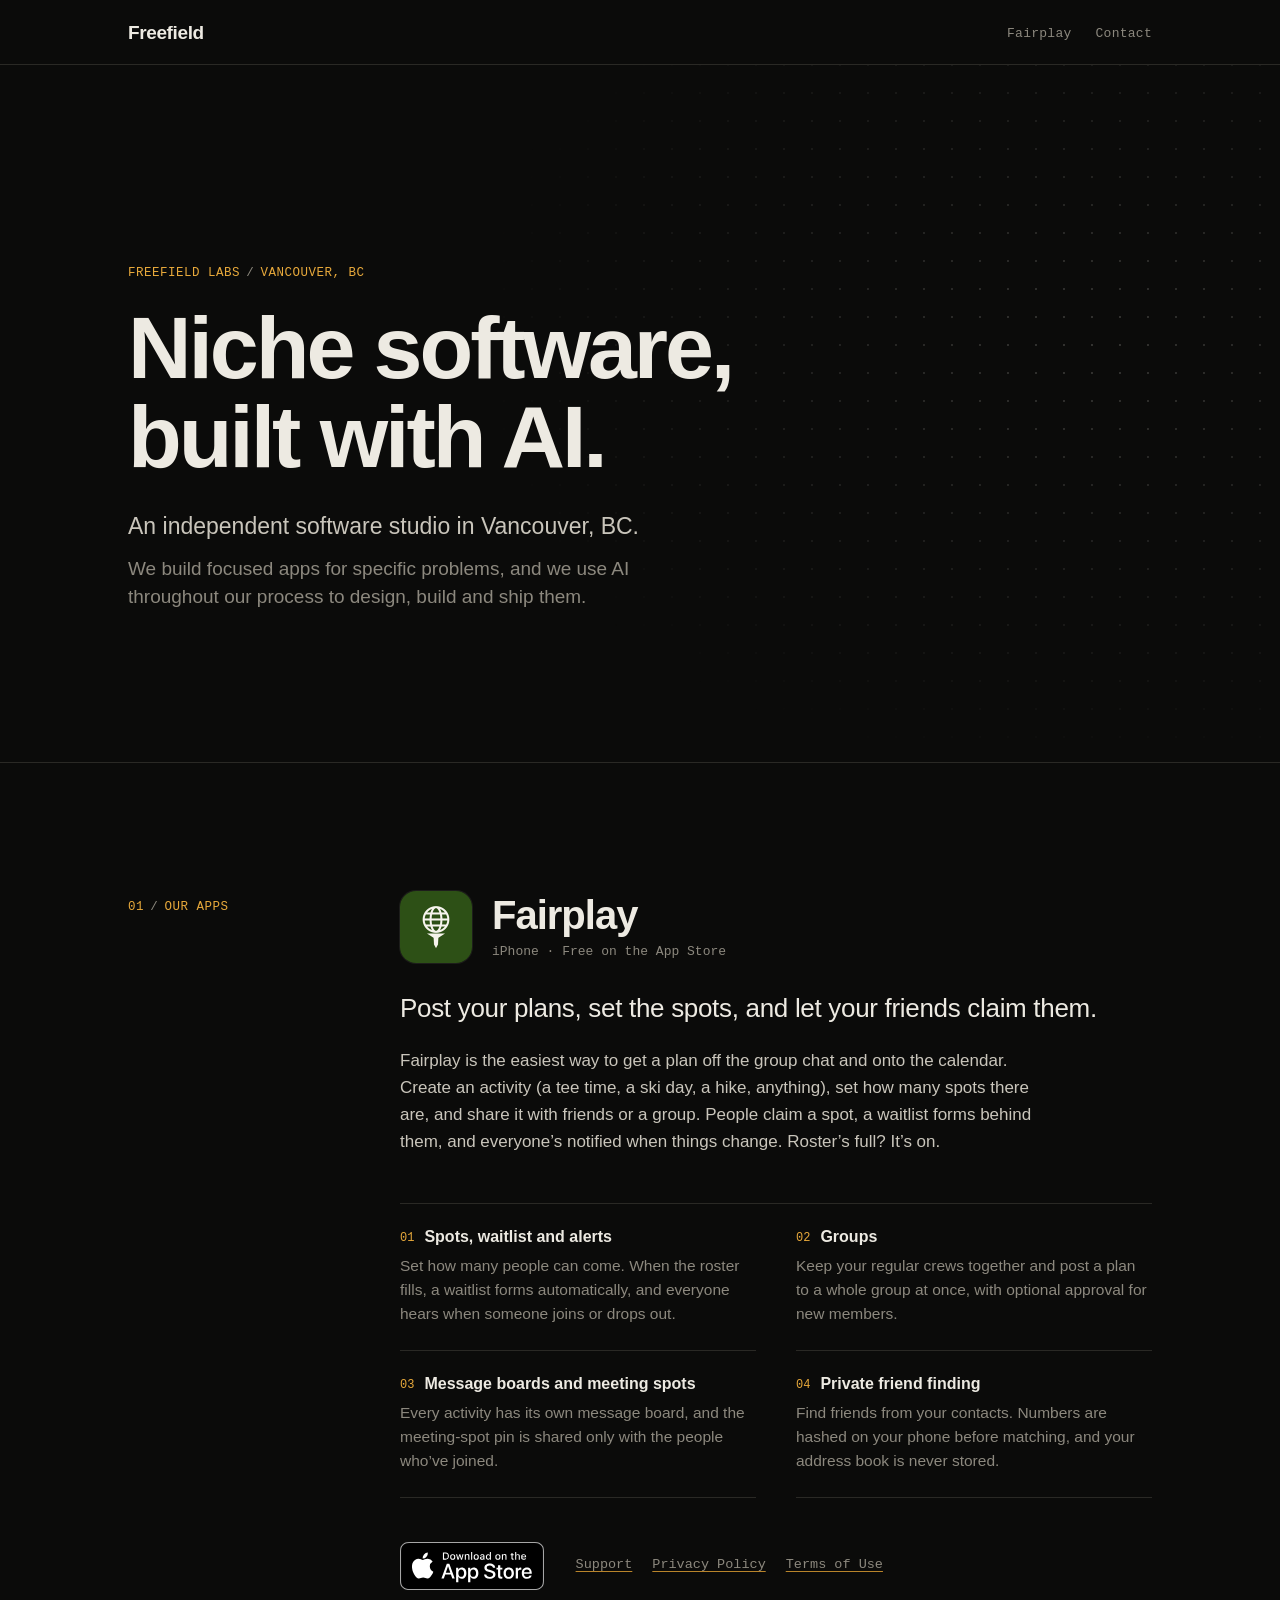
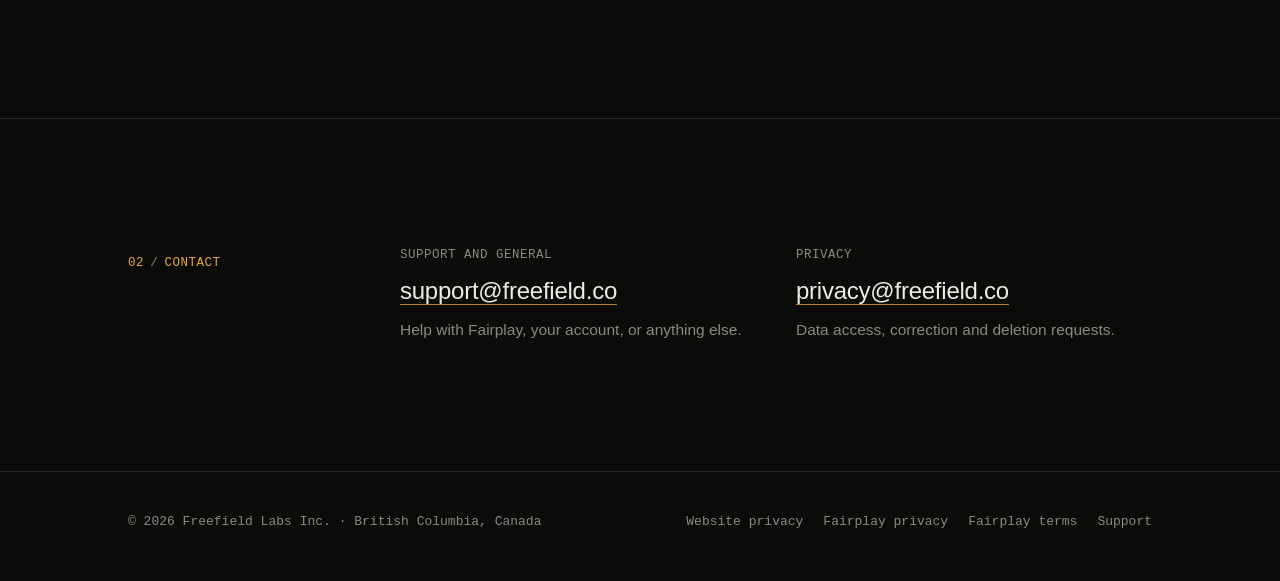
==== index.html @ d4a9a148 "Freefield Labs website: homepage, Fairplay privacy/terms/support, website privacy notice Plain stati" ====
<!doctype html>
<html lang="en">
<head>
  <meta charset="utf-8">
  <meta name="viewport" content="width=device-width, initial-scale=1">
  <title>Freefield Labs — Niche software, built with AI</title>
  <meta name="description" content="Freefield Labs is an independent software studio in Vancouver, BC. We make Fairplay, the iOS app for posting plans and filling spots with friends.">
  <link rel="canonical" href="https://freefield.co/">
  <meta name="theme-color" content="#0b0b0a">

  <meta property="og:type" content="website">
  <meta property="og:site_name" content="Freefield Labs">
  <meta property="og:title" content="Freefield Labs — Niche software, built with AI">
  <meta property="og:description" content="An independent software studio in Vancouver, BC. Makers of Fairplay.">
  <meta property="og:url" content="https://freefield.co/">
  <meta property="og:image" content="https://freefield.co/assets/og.png">
  <meta property="og:image:width" content="1200">
  <meta property="og:image:height" content="630">
  <meta property="og:image:alt" content="Freefield Labs — Niche software, built with AI.">
  <meta name="twitter:card" content="summary_large_image">

  <link rel="icon" href="/favicon.svg" type="image/svg+xml">
  <link rel="icon" href="/favicon-32.png" type="image/png" sizes="32x32">
  <link rel="apple-touch-icon" href="/apple-touch-icon.png">
  <link rel="stylesheet" href="/assets/site.css">

  <script type="application/ld+json">
  {
    "@context": "https://schema.org",
    "@type": "Organization",
    "name": "Freefield Labs Inc.",
    "alternateName": "Freefield Labs",
    "url": "https://freefield.co/",
    "logo": "https://freefield.co/apple-touch-icon.png",
    "email": "support@freefield.co",
    "address": {
      "@type": "PostalAddress",
      "addressLocality": "Vancouver",
      "addressRegion": "BC",
      "addressCountry": "CA"
    }
  }
  </script>
</head>
<body>
  <a class="skip" href="#main">Skip to content</a>

  <header class="site-header">
    <div class="wrap">
      <a class="wordmark" href="/" aria-label="Freefield Labs, home">Freefield</a>
      <nav class="site-nav" aria-label="Primary">
        <ul>
          <li><a href="#fairplay">Fairplay</a></li>
          <li><a href="#contact">Contact</a></li>
        </ul>
      </nav>
    </div>
  </header>

  <main id="main">
    <section class="hero" aria-labelledby="hero-title">
      <div class="wrap">
        <span class="label">Freefield Labs<span class="sep">/</span>Vancouver, BC</span>
        <h1 id="hero-title">Niche software,<br> built with AI.</h1>
        <p class="sub">An independent software studio in Vancouver, BC.</p>
        <p class="sub">We build focused apps for specific problems, and we use AI throughout our process to design, build and ship them.</p>
      </div>
    </section>

    <section class="section" id="fairplay" aria-labelledby="fairplay-title">
      <div class="wrap section-grid">
        <span class="label">01<span class="sep">/</span>Our apps</span>
        <div>
          <div class="product-head">
            <img class="app-icon" src="/assets/fairplay-icon.png" width="72" height="72" alt="Fairplay app icon">
            <div>
              <h2 id="fairplay-title">Fairplay</h2>
              <p class="meta">iPhone · Free on the App Store</p>
            </div>
          </div>

          <p class="lede">Post your plans, set the spots, and let your friends claim them.</p>
          <p class="body-copy">Fairplay is the easiest way to get a plan off the group chat and onto the calendar. Create an activity (a tee time, a ski day, a hike, anything), set how many spots there are, and share it with friends or a group. People claim a spot, a waitlist forms behind them, and everyone’s notified when things change. Roster’s full? It’s on.</p>

          <ul class="features">
            <li>
              <h3><span class="n">01</span>Spots, waitlist and alerts</h3>
              <p>Set how many people can come. When the roster fills, a waitlist forms automatically, and everyone hears when someone joins or drops out.</p>
            </li>
            <li>
              <h3><span class="n">02</span>Groups</h3>
              <p>Keep your regular crews together and post a plan to a whole group at once, with optional approval for new members.</p>
            </li>
            <li>
              <h3><span class="n">03</span>Message boards and meeting spots</h3>
              <p>Every activity has its own message board, and the meeting-spot pin is shared only with the people who’ve joined.</p>
            </li>
            <li>
              <h3><span class="n">04</span>Private friend finding</h3>
              <p>Find friends from your contacts. Numbers are hashed on your phone before matching, and your address book is never stored.</p>
            </li>
          </ul>

          <div class="product-actions">
            <a class="badge-link" href="https://apps.apple.com/app/id6781475680">
              <img src="/assets/app-store-badge.svg" width="144" height="48" alt="Download Fairplay on the App Store">
            </a>
            <ul class="inline-links" aria-label="Fairplay resources">
              <li><a href="/fairplay/support">Support</a></li>
              <li><a href="/fairplay/privacy">Privacy Policy</a></li>
              <li><a href="/fairplay/terms">Terms of Use</a></li>
            </ul>
          </div>
        </div>
      </div>
    </section>

    <section class="section" id="contact" aria-labelledby="contact-title">
      <div class="wrap section-grid">
        <span class="label" id="contact-title">02<span class="sep">/</span>Contact</span>
        <ul class="contact-list">
          <li>
            <span class="k">Support and general</span>
            <a href="mailto:support@freefield.co">support@freefield.co</a>
            <p>Help with Fairplay, your account, or anything else.</p>
          </li>
          <li>
            <span class="k">Privacy</span>
            <a href="mailto:privacy@freefield.co">privacy@freefield.co</a>
            <p>Data access, correction and deletion requests.</p>
          </li>
        </ul>
      </div>
    </section>
  </main>

  <footer class="site-footer">
    <div class="wrap">
      <p>© 2026 Freefield Labs Inc. · British Columbia, Canada</p>
      <ul>
        <li><a href="/privacy">Website privacy</a></li>
        <li><a href="/fairplay/privacy">Fairplay privacy</a></li>
        <li><a href="/fairplay/terms">Fairplay terms</a></li>
        <li><a href="/fairplay/support">Support</a></li>
      </ul>
    </div>
  </footer>
</body>
</html>
---- assets/site.css ----
/* Freefield Labs — site styles. Dark only, system fonts, no JS. */

:root {
  color-scheme: dark;
  --ink: #0b0b0a;
  --ink-raised: #131311;
  --bone: #edeae2;
  --bone-dim: #c9c5bb;
  --muted: #8c887e;
  --rule: #2a2925;
  --accent: #e8a93b;
  --accent-dim: #b9842a;

  --sans: -apple-system, BlinkMacSystemFont, "SF Pro Text", "Inter", "Segoe UI", Roboto, "Helvetica Neue", Arial, sans-serif;
  --mono: ui-monospace, "SF Mono", SFMono-Regular, Menlo, Consolas, "Liberation Mono", monospace;

  --gutter: clamp(20px, 5vw, 64px);
  --measure: 40rem;
}

*, *::before, *::after { box-sizing: border-box; }

html {
  background: var(--ink);
  -webkit-text-size-adjust: 100%;
  text-size-adjust: 100%;
}

body {
  margin: 0;
  background: var(--ink);
  color: var(--bone);
  font: 400 17px/1.6 var(--sans);
  -webkit-font-smoothing: antialiased;
  -moz-osx-font-smoothing: grayscale;
  min-height: 100vh;
  display: flex;
  flex-direction: column;
}

main { flex: 1; }

img { max-width: 100%; height: auto; display: block; }

a {
  color: var(--bone);
  text-decoration: underline;
  text-decoration-color: var(--accent-dim);
  text-decoration-thickness: 1px;
  text-underline-offset: 0.2em;
  transition: color 0.15s ease, text-decoration-color 0.15s ease;
}
a:hover { color: var(--accent); text-decoration-color: var(--accent); }

:focus-visible {
  outline: 2px solid var(--accent);
  outline-offset: 3px;
  border-radius: 2px;
}

::selection { background: var(--accent); color: var(--ink); }

.skip {
  position: absolute;
  left: var(--gutter);
  top: -100px;
  background: var(--accent);
  color: var(--ink);
  padding: 8px 12px;
  font: 500 14px var(--sans);
  text-decoration: none;
  z-index: 10;
}
.skip:focus { top: 12px; }

.wrap {
  width: 100%;
  max-width: 72rem;
  margin: 0 auto;
  padding: 0 var(--gutter);
}

/* ---------- Header ---------- */

.site-header {
  border-bottom: 1px solid var(--rule);
}
.site-header .wrap {
  display: flex;
  align-items: center;
  justify-content: space-between;
  gap: 24px;
  height: 64px;
}
.wordmark {
  font: 600 19px/1 var(--sans);
  letter-spacing: -0.02em;
  color: var(--bone);
  text-decoration: none;
}
.wordmark:hover { color: var(--bone); }
.wordmark span { color: var(--accent); }

.site-nav ul {
  display: flex;
  gap: 24px;
  list-style: none;
  margin: 0;
  padding: 0;
}
.site-nav a {
  font: 400 13px/1 var(--mono);
  letter-spacing: 0.02em;
  color: var(--muted);
  text-decoration: none;
}
.site-nav a:hover, .site-nav a[aria-current="page"] { color: var(--bone); }

/* ---------- Labels ---------- */

.label {
  display: block;
  font: 400 12.5px/1.4 var(--mono);
  letter-spacing: 0.04em;
  text-transform: uppercase;
  color: var(--accent);
  margin: 0 0 20px;
}
.label .sep { color: var(--muted); margin: 0 0.5em; }

/* ---------- Hero ---------- */

.hero {
  position: relative;
  padding: clamp(88px, 16vw, 200px) 0 clamp(72px, 12vw, 152px);
  border-bottom: 1px solid var(--rule);
  overflow: hidden;
}
/* The "field": a faint dot grid that fades out toward the text. */
.hero::before {
  content: "";
  position: absolute;
  inset: 0;
  background-image: radial-gradient(circle, rgba(237, 234, 226, 0.18) 1px, transparent 1.2px);
  background-size: 28px 28px;
  background-position: -14px -14px;
  -webkit-mask-image: radial-gradient(ellipse 70% 90% at 85% 40%, #000 0%, transparent 70%);
  mask-image: radial-gradient(ellipse 70% 90% at 85% 40%, #000 0%, transparent 70%);
  pointer-events: none;
}
.hero .wrap { position: relative; }
.hero h1 {
  font: 600 clamp(40px, 7.2vw, 88px)/1.02 var(--sans);
  letter-spacing: -0.035em;
  margin: 0;
}
.hero .sub {
  font-size: clamp(19px, 2.2vw, 23px);
  line-height: 1.45;
  color: var(--bone-dim);
  margin: 28px 0 0;
  max-width: 30em;
}
.hero .sub + .sub { margin-top: 12px; color: var(--muted); font-size: clamp(17px, 1.8vw, 19px); }

/* ---------- Sections ---------- */

.section {
  padding: clamp(72px, 10vw, 128px) 0;
  border-bottom: 1px solid var(--rule);
}
.section-grid {
  display: grid;
  grid-template-columns: minmax(0, 1fr);
  gap: 32px;
}
@media (min-width: 900px) {
  .section-grid { grid-template-columns: 14rem minmax(0, 1fr); gap: 48px; }
  .section-grid > .label { margin-top: 8px; }
}

/* ---------- Product (Fairplay) ---------- */

.product-head {
  display: flex;
  align-items: center;
  gap: 20px;
  margin-bottom: 28px;
}
.app-icon {
  width: 72px;
  height: 72px;
  border-radius: 16px;
  flex: none;
  box-shadow: 0 0 0 1px rgba(237, 234, 226, 0.08);
}
.product-head h2 {
  font: 600 clamp(30px, 4vw, 40px)/1.1 var(--sans);
  letter-spacing: -0.025em;
  margin: 0;
}
.product-head .meta {
  font: 400 13px/1.4 var(--mono);
  color: var(--muted);
  margin: 6px 0 0;
}
.lede {
  font-size: clamp(21px, 2.4vw, 26px);
  line-height: 1.35;
  letter-spacing: -0.012em;
  margin: 0 0 20px;
  max-width: 28em;
}
.body-copy {
  color: var(--bone-dim);
  max-width: var(--measure);
  margin: 0;
}

.features {
  list-style: none;
  margin: 48px 0 0;
  padding: 0;
  display: grid;
  grid-template-columns: minmax(0, 1fr);
  border-top: 1px solid var(--rule);
}
@media (min-width: 700px) {
  .features { grid-template-columns: repeat(2, minmax(0, 1fr)); column-gap: 40px; }
}
.features li {
  padding: 22px 0 24px;
  border-bottom: 1px solid var(--rule);
}
.features h3 {
  font: 600 16px/1.35 var(--sans);
  margin: 0 0 6px;
}
.features h3 .n {
  font: 400 12px var(--mono);
  color: var(--accent);
  margin-right: 10px;
  vertical-align: 1px;
}
.features p {
  margin: 0;
  font-size: 15.5px;
  line-height: 1.55;
  color: var(--muted);
}

.product-actions {
  display: flex;
  flex-wrap: wrap;
  align-items: center;
  gap: 16px 32px;
  margin-top: 44px;
}
.badge-link { display: inline-block; line-height: 0; border-radius: 9px; }
.badge-link img { height: 48px; width: auto; }
.inline-links {
  display: flex;
  flex-wrap: wrap;
  gap: 8px 20px;
  list-style: none;
  margin: 0;
  padding: 0;
  font: 400 13.5px/1.4 var(--mono);
}
.inline-links a { color: var(--muted); }
.inline-links a:hover { color: var(--accent); }

/* ---------- Contact ---------- */

.contact-list {
  list-style: none;
  margin: 0;
  padding: 0;
  display: grid;
  gap: 28px;
}
@media (min-width: 700px) {
  .contact-list { grid-template-columns: repeat(2, minmax(0, 1fr)); gap: 40px; }
}
.contact-list .k {
  display: block;
  font: 400 12.5px/1.4 var(--mono);
  letter-spacing: 0.04em;
  text-transform: uppercase;
  color: var(--muted);
  margin-bottom: 8px;
}
.contact-list a {
  font-size: clamp(20px, 2.4vw, 24px);
  letter-spacing: -0.01em;
}
.contact-list p { margin: 8px 0 0; color: var(--muted); font-size: 15.5px; }

/* ---------- Footer ---------- */

.site-footer {
  padding: 40px 0 48px;
  font: 400 13px/1.6 var(--mono);
  color: var(--muted);
}
.site-footer .wrap {
  display: flex;
  flex-wrap: wrap;
  justify-content: space-between;
  gap: 16px 32px;
}
.site-footer p { margin: 0; }
.site-footer ul {
  display: flex;
  flex-wrap: wrap;
  gap: 8px 20px;
  list-style: none;
  margin: 0;
  padding: 0;
}
.site-footer a { color: var(--muted); text-decoration: none; }
.site-footer a:hover { color: var(--bone); }

/* ---------- Documents (policies, support) ---------- */

.doc {
  padding: clamp(56px, 9vw, 112px) 0 clamp(72px, 10vw, 128px);
}
.doc-inner { max-width: 44rem; }
.doc h1 {
  font: 600 clamp(34px, 5vw, 52px)/1.08 var(--sans);
  letter-spacing: -0.03em;
  margin: 0;
}
.doc .doc-meta {
  font: 400 13px/1.6 var(--mono);
  color: var(--muted);
  margin: 16px 0 0;
}
.doc .intro {
  font-size: 19px;
  line-height: 1.55;
  color: var(--bone-dim);
  margin: 36px 0 0;
}
.doc nav.toc {
  margin: 40px 0 0;
  padding: 20px 0;
  border-top: 1px solid var(--rule);
  border-bottom: 1px solid var(--rule);
}
.doc nav.toc ol {
  margin: 0;
  padding: 0;
  list-style: none;
  columns: 2 14rem;
  column-gap: 32px;
  font: 400 13.5px/1.9 var(--mono);
  counter-reset: toc;
}
.doc nav.toc li { counter-increment: toc; break-inside: avoid; }
.doc nav.toc li::before {
  content: counter(toc, decimal-leading-zero);
  color: var(--accent);
  margin-right: 10px;
}
.doc nav.toc a { color: var(--muted); text-decoration: none; }
.doc nav.toc a:hover { color: var(--bone); }

.doc h2 {
  font: 600 22px/1.3 var(--sans);
  letter-spacing: -0.015em;
  margin: 56px 0 14px;
  scroll-margin-top: 24px;
}
.doc h3 {
  font: 600 17px/1.4 var(--sans);
  margin: 28px 0 8px;
}
.doc p, .doc li { color: var(--bone-dim); }
.doc p { margin: 0 0 14px; }
.doc ul, .doc ol { padding-left: 1.25em; margin: 0 0 16px; }
.doc li { margin: 0 0 8px; }
.doc li::marker { color: var(--muted); }
.doc strong { color: var(--bone); font-weight: 600; }
.doc .callout {
  border-left: 2px solid var(--accent);
  padding: 4px 0 4px 18px;
  margin: 20px 0;
}
.doc .callout p:last-child { margin-bottom: 0; }

.doc table {
  width: 100%;
  border-collapse: collapse;
  margin: 8px 0 20px;
  font-size: 15.5px;
}
.doc th, .doc td {
  text-align: left;
  vertical-align: top;
  padding: 12px 16px 12px 0;
  border-bottom: 1px solid var(--rule);
  color: var(--bone-dim);
}
.doc th {
  font: 400 12px/1.4 var(--mono);
  letter-spacing: 0.04em;
  text-transform: uppercase;
  color: var(--muted);
}
.doc td:first-child { color: var(--bone); white-space: nowrap; }
@media (max-width: 560px) {
  .doc td:first-child { white-space: normal; }
}

.faq h2 { margin-top: 48px; }
.faq h3 { margin-top: 32px; }

.contact-card {
  margin: 36px 0 0;
  padding: 24px;
  background: var(--ink-raised);
  border: 1px solid var(--rule);
  border-radius: 6px;
}
.contact-card .k {
  display: block;
  font: 400 12.5px/1.4 var(--mono);
  letter-spacing: 0.04em;
  text-transform: uppercase;
  color: var(--muted);
  margin-bottom: 8px;
}
.contact-card a { font-size: 22px; }
.contact-card p { margin: 10px 0 0; color: var(--muted); font-size: 15.5px; }

/* ---------- 404 ---------- */

.notfound {
  padding: clamp(96px, 18vw, 220px) 0;
}
.notfound h1 {
  font: 600 clamp(40px, 7vw, 80px)/1.02 var(--sans);
  letter-spacing: -0.035em;
  margin: 0;
}
.notfound p { color: var(--bone-dim); font-size: 19px; margin: 24px 0 0; }

@media (prefers-reduced-motion: reduce) {
  * { transition: none !important; }
}

@media print {
  :root { --ink: #fff; --ink-raised: #fff; --bone: #000; --bone-dim: #111; --muted: #444; --rule: #ccc; --accent: #000; }
  .site-header nav, .skip, .hero::before { display: none; }
}
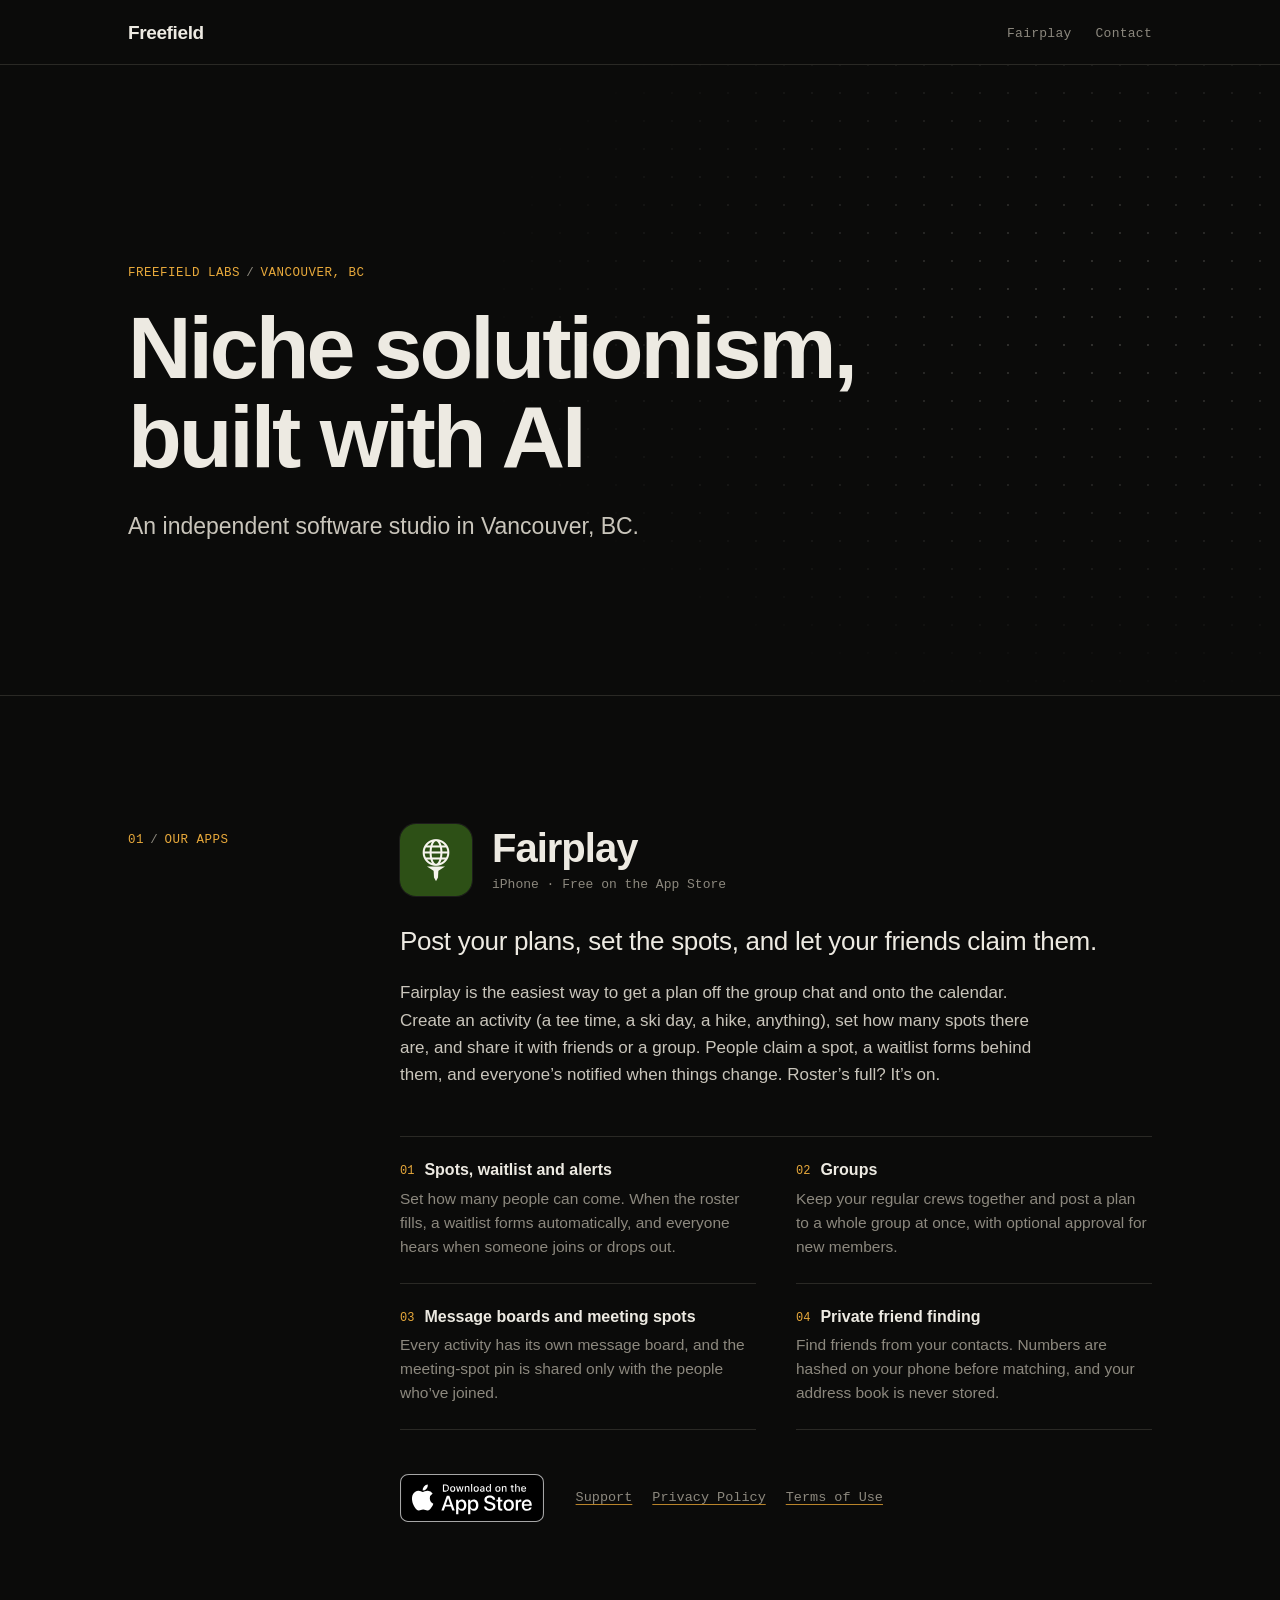
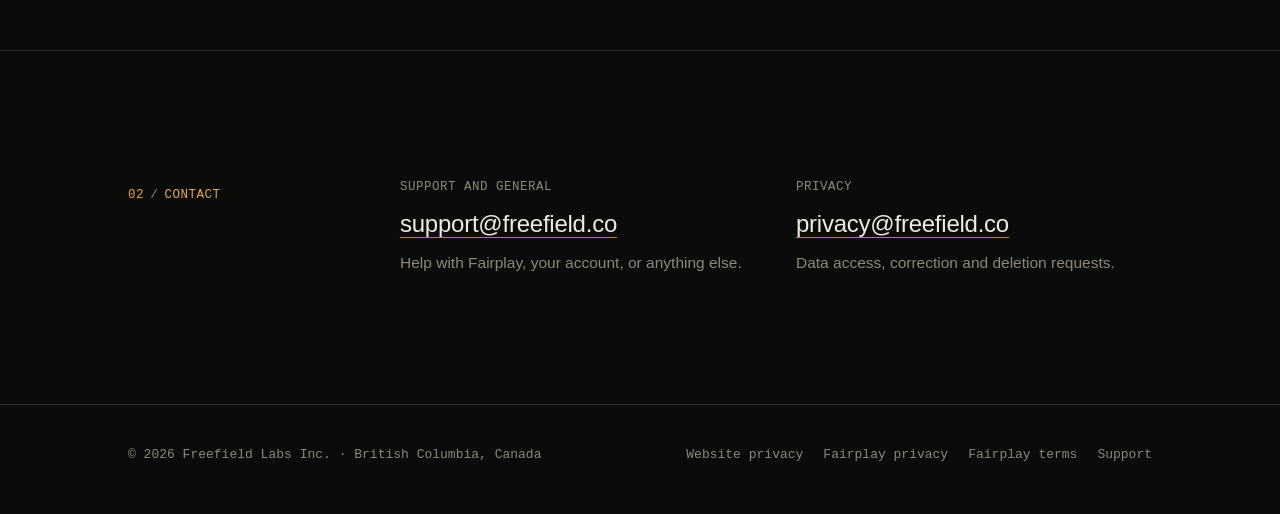
==== commit 3c660288: "Homepage: new headline, drop second intro line Co-Authored-By: Claude Opus 5.5 <noreply@anthropic.co" ====
--- a/index.html
+++ b/index.html
@@ -1,4 +1,4 @@
-<!doctype html>
+<!DOCTYPE html>
 <html lang="en">
 <head>
   <meta charset="utf-8">
@@ -61,9 +61,8 @@
     <section class="hero" aria-labelledby="hero-title">
       <div class="wrap">
         <span class="label">Freefield Labs<span class="sep">/</span>Vancouver, BC</span>
-        <h1 id="hero-title">Niche software,<br> built with AI.</h1>
+        <h1 id="hero-title">Niche solutionism,<br> built with AI</h1>
         <p class="sub">An independent software studio in Vancouver, BC.</p>
-        <p class="sub">We build focused apps for specific problems, and we use AI throughout our process to design, build and ship them.</p>
       </div>
     </section>
 
@@ -105,11 +104,13 @@
             <a class="badge-link" href="https://apps.apple.com/app/id6781475680">
               <img src="/assets/app-store-badge.svg" width="144" height="48" alt="Download Fairplay on the App Store">
             </a>
-            <ul class="inline-links" aria-label="Fairplay resources">
-              <li><a href="/fairplay/support">Support</a></li>
-              <li><a href="/fairplay/privacy">Privacy Policy</a></li>
-              <li><a href="/fairplay/terms">Terms of Use</a></li>
-            </ul>
+            <nav aria-label="Fairplay resources">
+              <ul class="inline-links">
+                <li><a href="/fairplay/support">Support</a></li>
+                <li><a href="/fairplay/privacy">Privacy Policy</a></li>
+                <li><a href="/fairplay/terms">Terms of Use</a></li>
+              </ul>
+            </nav>
           </div>
         </div>
       </div>
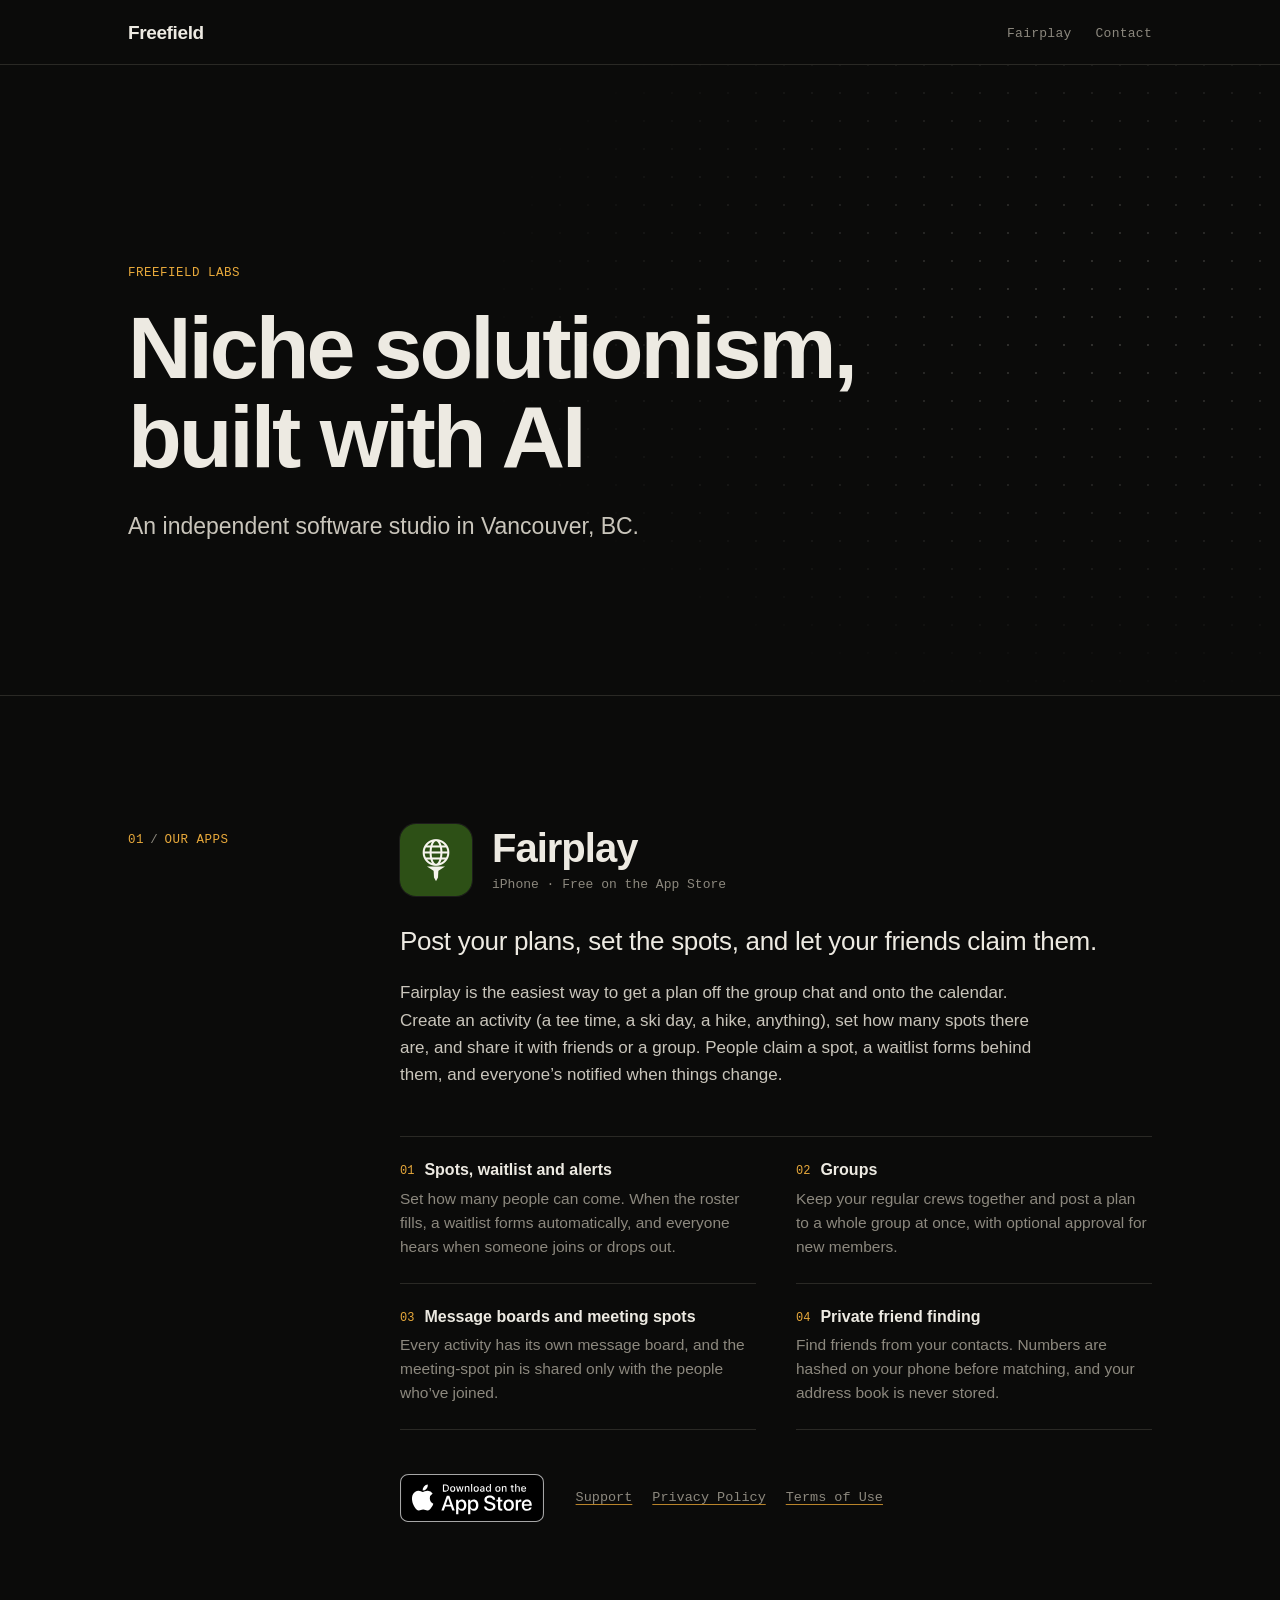
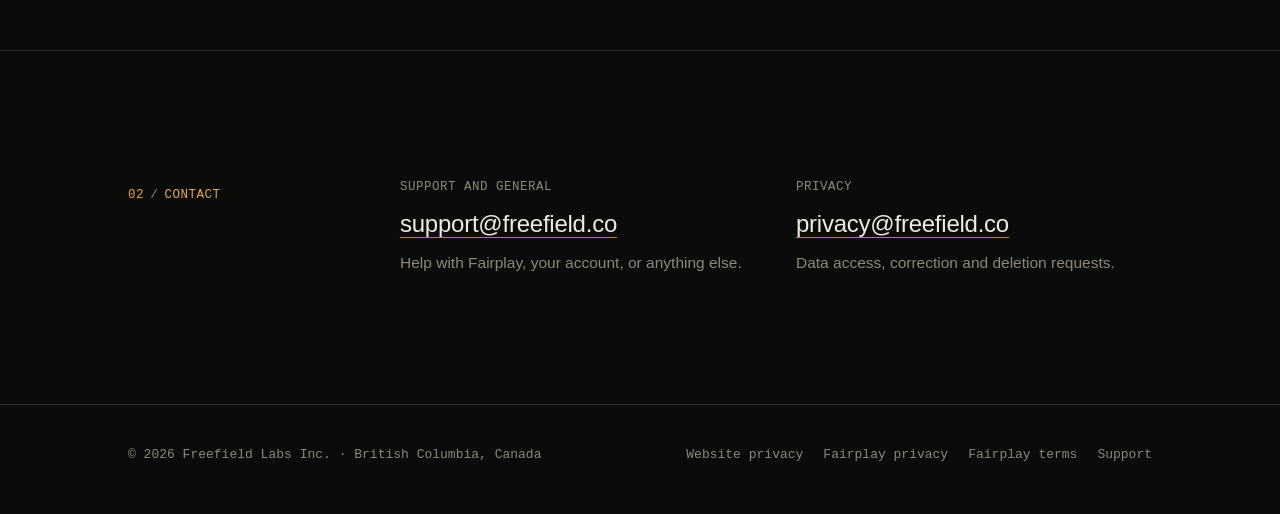
==== commit 33cb9ddf: "Homepage copy edits and well-plate favicon - Hero label: drop "/ Vancouver, BC". - Fairplay descript" ====
--- a/index.html
+++ b/index.html
@@ -3,20 +3,20 @@
 <head>
   <meta charset="utf-8">
   <meta name="viewport" content="width=device-width, initial-scale=1">
-  <title>Freefield Labs — Niche software, built with AI</title>
+  <title>Freefield Labs — Niche solutionism, built with AI</title>
   <meta name="description" content="Freefield Labs is an independent software studio in Vancouver, BC. We make Fairplay, the iOS app for posting plans and filling spots with friends.">
   <link rel="canonical" href="https://freefield.co/">
   <meta name="theme-color" content="#0b0b0a">
 
   <meta property="og:type" content="website">
   <meta property="og:site_name" content="Freefield Labs">
-  <meta property="og:title" content="Freefield Labs — Niche software, built with AI">
+  <meta property="og:title" content="Freefield Labs — Niche solutionism, built with AI">
   <meta property="og:description" content="An independent software studio in Vancouver, BC. Makers of Fairplay.">
   <meta property="og:url" content="https://freefield.co/">
   <meta property="og:image" content="https://freefield.co/assets/og.png">
   <meta property="og:image:width" content="1200">
   <meta property="og:image:height" content="630">
-  <meta property="og:image:alt" content="Freefield Labs — Niche software, built with AI.">
+  <meta property="og:image:alt" content="Freefield Labs — Niche solutionism, built with AI">
   <meta name="twitter:card" content="summary_large_image">
 
   <link rel="icon" href="/favicon.svg" type="image/svg+xml">
@@ -60,7 +60,7 @@
   <main id="main">
     <section class="hero" aria-labelledby="hero-title">
       <div class="wrap">
-        <span class="label">Freefield Labs<span class="sep">/</span>Vancouver, BC</span>
+        <span class="label">Freefield Labs</span>
         <h1 id="hero-title">Niche solutionism,<br> built with AI</h1>
         <p class="sub">An independent software studio in Vancouver, BC.</p>
       </div>
@@ -79,7 +79,7 @@
           </div>
 
           <p class="lede">Post your plans, set the spots, and let your friends claim them.</p>
-          <p class="body-copy">Fairplay is the easiest way to get a plan off the group chat and onto the calendar. Create an activity (a tee time, a ski day, a hike, anything), set how many spots there are, and share it with friends or a group. People claim a spot, a waitlist forms behind them, and everyone’s notified when things change. Roster’s full? It’s on.</p>
+          <p class="body-copy">Fairplay is the easiest way to get a plan off the group chat and onto the calendar. Create an activity (a tee time, a ski day, a hike, anything), set how many spots there are, and share it with friends or a group. People claim a spot, a waitlist forms behind them, and everyone’s notified when things change.</p>
 
           <ul class="features">
             <li>
